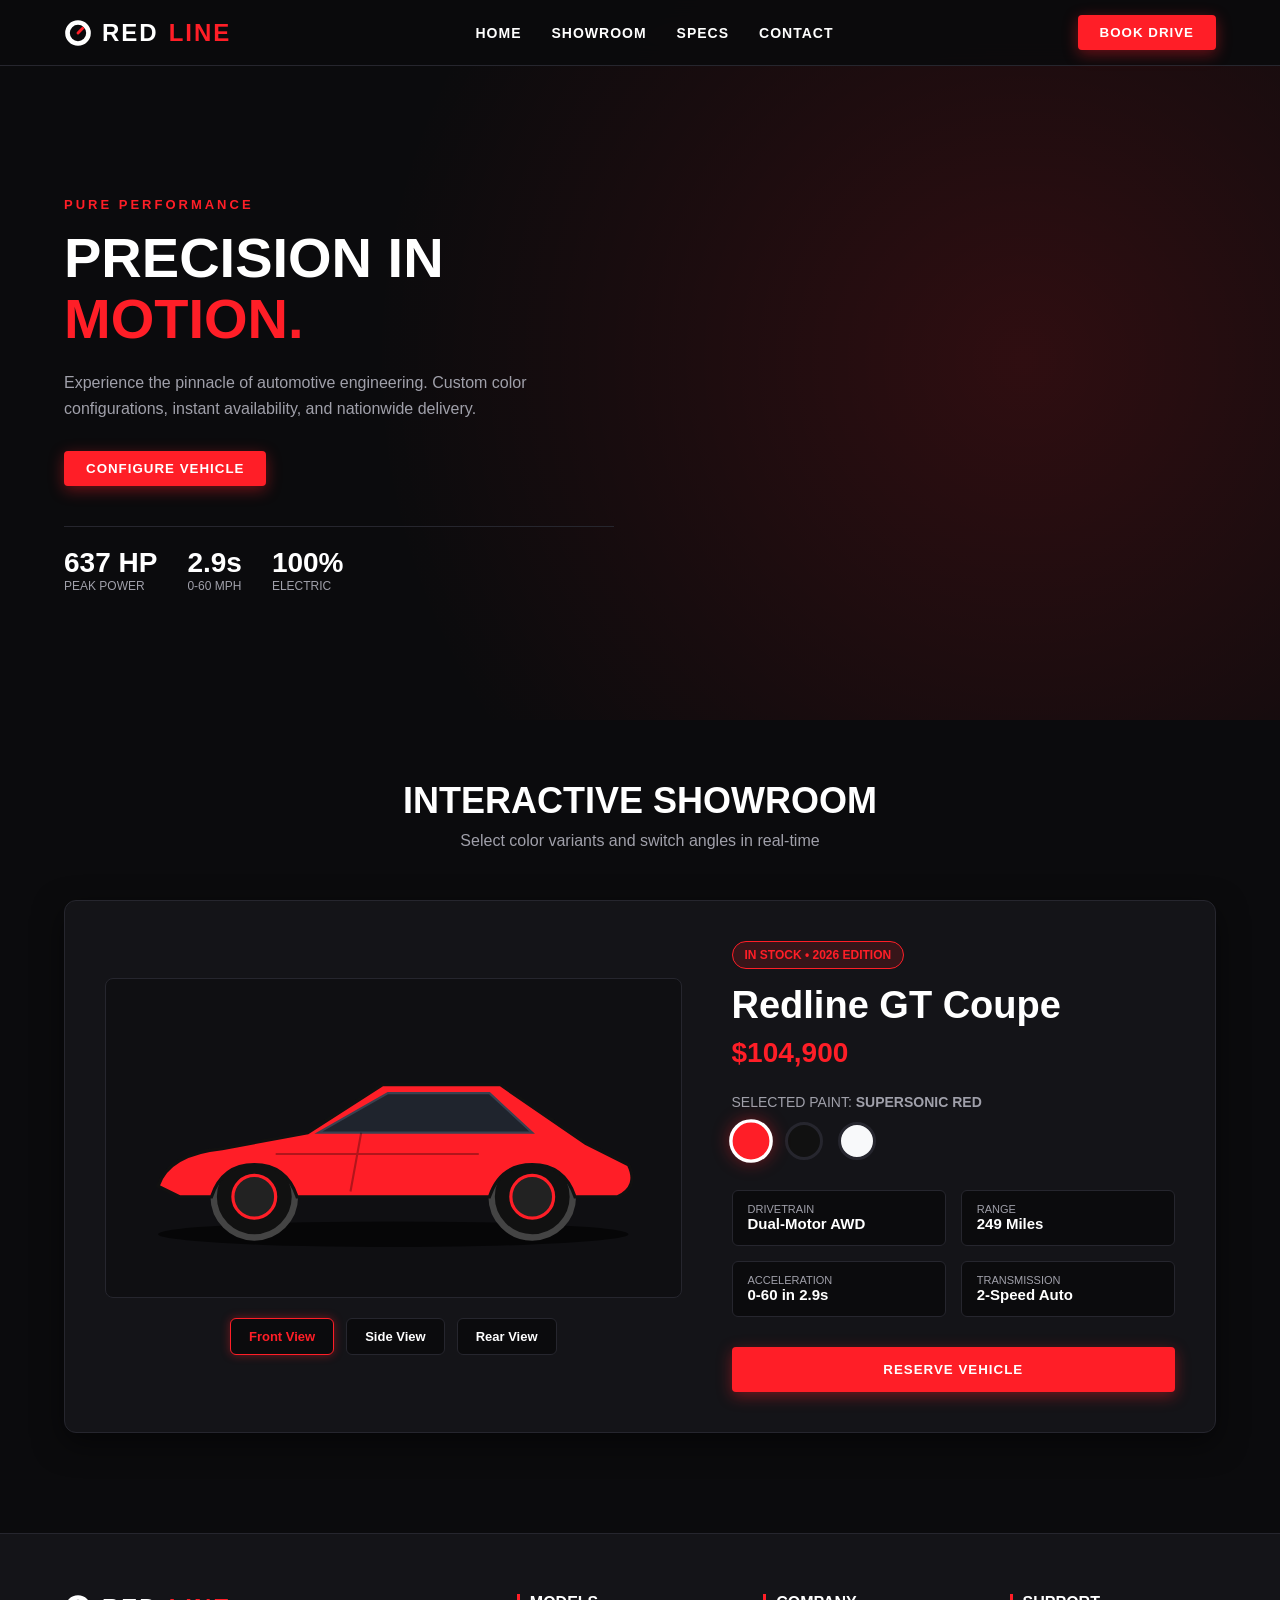
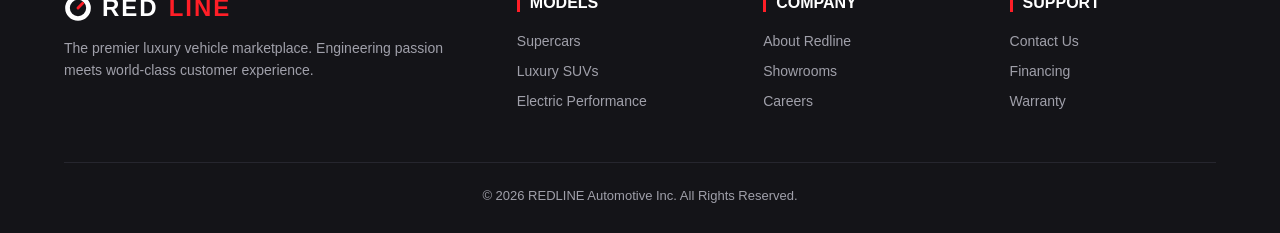
==== index.html @ b15f001c "creat a site" ====
<!DOCTYPE html>
<html lang="en">
<head>
  <meta charset="UTF-8">
  <meta name="viewport" content="width=device-width, initial-scale=1.0">
  <title>REDLINE | Exclusive Supercars</title>
  <link rel="stylesheet" href="index.css">
</head>
<body>

  <!-- HEADER -->
  <header>
    <a href="#" class="logo">
      <!-- Native SVG Speedometer Icon -->
      <svg class="logo-icon" viewBox="0 0 24 24" fill="none" stroke="currentColor" stroke-width="2">
        <path d="M12 2a10 10 0 1 0 10 10A10 10 0 0 0 12 2zm0 18a8 8 0 1 1 8-8 8 8 0 0 1-8 8z"/>
        <path d="M12 12l4-4" stroke="#ff1e27" stroke-width="2.5" stroke-linecap="round"/>
      </svg>
      RED<span>LINE</span>
    </a>

    <nav>
      <ul class="nav-links">
        <li><a href="#hero">Home</a></li>
        <li><a href="#showroom">Showroom</a></li>
        <li><a href="#specs">Specs</a></li>
        <li><a href="#contact">Contact</a></li>
      </ul>
    </nav>

    <div class="header-actions">
      <button class="btn-red" id="book-drive-btn">Book Drive</button>
    </div>
  </header>

  <!-- HERO SECTION -->
  <section class="hero" id="hero">
    <div class="hero-content">
      <span class="hero-tag">Pure Performance</span>
      <h1 class="hero-title">PRECISION IN <span>MOTION.</span></h1>
      <p class="hero-desc">
        Experience the pinnacle of automotive engineering. Custom color configurations, instant availability, and nationwide delivery.
      </p>
      <button class="btn-red" id="explore-btn">Configure Vehicle</button>

      <div class="hero-stats">
        <div class="stat-item">
          <h3>637 HP</h3>
          <p>Peak Power</p>
        </div>
        <div class="stat-item">
          <h3>2.9s</h3>
          <p>0-60 MPH</p>
        </div>
        <div class="stat-item">
          <h3>100%</h3>
          <p>Electric</p>
        </div>
      </div>
    </div>
  </section>

  <!-- INTERACTIVE SHOWROOM SECTION -->
  <section class="showroom-section" id="showroom">
    <h2 class="section-title">Interactive Showroom</h2>
    <p class="section-subtitle">Select color variants and switch angles in real-time</p>

    <div class="showroom-card">
      <!-- Left: Vehicle Display (Pure SVG Visualizer) -->
      <div class="vehicle-display">
        <div class="main-image-container" id="car-svg-container">
          <!-- Interactive SVG car render will be injected by script.js -->
        </div>

        <!-- Angle Buttons -->
        <div class="angle-thumbnails">
          <button class="thumb-btn active" data-angle="front">Front View</button>
          <button class="thumb-btn" data-angle="side">Side View</button>
          <button class="thumb-btn" data-angle="rear">Rear View</button>
        </div>
      </div>

      <!-- Right: Vehicle Details & Controls -->
      <div class="vehicle-details" id="specs">
        <span class="badge">In Stock • 2026 Edition</span>
        <h2>Redline GT Coupe</h2>
        <div class="price-tag">$104,900</div>

        <!-- Color Swatches -->
        <div class="color-section-title">
          Selected Paint: <strong id="color-name-display">Supersonic Red</strong>
        </div>
        <div class="color-swatches">
          <div class="color-dot active" data-color="red" data-hex="#ff1e27" data-name="Supersonic Red" style="background-color: #ff1e27;"></div>
          <div class="color-dot" data-color="black" data-hex="#111111" data-name="Mythos Black" style="background-color: #111111;"></div>
          <div class="color-dot" data-color="white" data-hex="#f8f9fa" data-name="Ibis White" style="background-color: #f8f9fa;"></div>
        </div>

        <!-- Specs Grid -->
        <div class="specs-grid">
          <div class="spec-box">
            <span>Drivetrain</span>
            <strong>Dual-Motor AWD</strong>
          </div>
          <div class="spec-box">
            <span>Range</span>
            <strong>249 Miles</strong>
          </div>
          <div class="spec-box">
            <span>Acceleration</span>
            <strong>0-60 in 2.9s</strong>
          </div>
          <div class="spec-box">
            <span>Transmission</span>
            <strong>2-Speed Auto</strong>
          </div>
        </div>

        <button class="btn-red" id="reserve-btn" style="width: 100%; padding: 15px;">
          Reserve Vehicle
        </button>
      </div>
    </div>
  </section>

  <!-- FOOTER -->
  <footer id="contact">
    <div class="footer-grid">
      <div class="footer-brand">
        <a href="#" class="logo">
          <svg class="logo-icon" viewBox="0 0 24 24" fill="none" stroke="currentColor" stroke-width="2">
            <path d="M12 2a10 10 0 1 0 10 10A10 10 0 0 0 12 2zm0 18a8 8 0 1 1 8-8 8 8 0 0 1-8 8z"/>
            <path d="M12 12l4-4" stroke="#ff1e27" stroke-width="2.5" stroke-linecap="round"/>
          </svg>
          RED<span>LINE</span>
        </a>
        <p>The premier luxury vehicle marketplace. Engineering passion meets world-class customer experience.</p>
      </div>

      <div class="footer-col">
        <h4>Models</h4>
        <ul>
          <li><a href="#">Supercars</a></li>
          <li><a href="#">Luxury SUVs</a></li>
          <li><a href="#">Electric Performance</a></li>
        </ul>
      </div>

      <div class="footer-col">
        <h4>Company</h4>
        <ul>
          <li><a href="#">About Redline</a></li>
          <li><a href="#">Showrooms</a></li>
          <li><a href="#">Careers</a></li>
        </ul>
      </div>

      <div class="footer-col">
        <h4>Support</h4>
        <ul>
          <li><a href="#">Contact Us</a></li>
          <li><a href="#">Financing</a></li>
          <li><a href="#">Warranty</a></li>
        </ul>
      </div>
    </div>

    <div class="footer-bottom">
      <p>&copy; 2026 REDLINE Automotive Inc. All Rights Reserved.</p>
    </div>
  </footer>

  <!-- Toast Notification -->
  <div class="toast" id="toast">Message Notification</div>

  <!-- External Script -->
  <script src="index.js"></script>
</body>
</html>
---- index.css ----
/* ==========================================================================
   1. BRAND COLORS & GLOBAL STYLES (Black, Red, White)
   ========================================================================== */
:root {
  --bg-black: #0b0b0d;
  --card-black: #141418;
  --card-hover: #1c1c22;
  --brand-red: #ff1e27;
  --brand-red-glow: rgba(255, 30, 39, 0.4);
  --text-white: #ffffff;
  --text-gray: #a0a0aa;
  --border-dark: #26262e;
  --transition-smooth: all 0.3s cubic-bezier(0.4, 0, 0.2, 1);
}

* {
  margin: 0;
  padding: 0;
  box-sizing: border-box;
  font-family: 'Segoe UI', Roboto, Helvetica, Arial, sans-serif;
}

body {
  background-color: var(--bg-black);
  color: var(--text-white);
  overflow-x: hidden;
}

/* Custom Scrollbar */
::-webkit-scrollbar { width: 8px; }
::-webkit-scrollbar-track { background: var(--bg-black); }
::-webkit-scrollbar-thumb { background: var(--brand-red); border-radius: 4px; }

/* Keyframes */
@keyframes fadeIn {
  from { opacity: 0; transform: translateY(20px); }
  to { opacity: 1; transform: translateY(0); }
}

@keyframes pulseGlow {
  0%, 100% { box-shadow: 0 0 15px var(--brand-red-glow); }
  50% { box-shadow: 0 0 30px var(--brand-red); }
}

/* ==========================================================================
   2. HEADER
   ========================================================================== */
header {
  position: fixed;
  top: 0;
  width: 100%;
  z-index: 1000;
  background: rgba(11, 11, 13, 0.9);
  backdrop-filter: blur(12px);
  border-bottom: 1px solid var(--border-dark);
  padding: 15px 5%;
  display: flex;
  justify-content: space-between;
  align-items: center;
  transition: var(--transition-smooth);
}

.logo {
  font-size: 24px;
  font-weight: 900;
  letter-spacing: 2px;
  color: var(--text-white);
  text-decoration: none;
  display: flex;
  align-items: center;
  gap: 10px;
}

.logo-icon {
  width: 28px;
  height: 28px;
  stroke: var(--text-white);
}

.logo span {
  color: var(--brand-red);
}

.nav-links {
  display: flex;
  list-style: none;
  gap: 30px;
}

.nav-links a {
  color: var(--text-white);
  text-decoration: none;
  font-weight: 600;
  font-size: 14px;
  text-transform: uppercase;
  letter-spacing: 1px;
  position: relative;
  padding: 5px 0;
  transition: var(--transition-smooth);
}

.nav-links a::after {
  content: '';
  position: absolute;
  bottom: 0;
  left: 0;
  width: 0%;
  height: 2px;
  background: var(--brand-red);
  transition: var(--transition-smooth);
}

.nav-links a:hover {
  color: var(--brand-red);
}

.nav-links a:hover::after {
  width: 100%;
}

.btn-red {
  background: var(--brand-red);
  color: var(--text-white);
  padding: 10px 22px;
  border: none;
  border-radius: 4px;
  font-weight: 700;
  cursor: pointer;
  text-transform: uppercase;
  letter-spacing: 1px;
  transition: var(--transition-smooth);
  box-shadow: 0 4px 15px var(--brand-red-glow);
}

.btn-red:hover {
  background: #e00010;
  transform: translateY(-2px);
  box-shadow: 0 6px 20px var(--brand-red);
}

/* ==========================================================================
   3. HERO SECTION
   ========================================================================== */
.hero {
  min-height: 80vh;
  padding: 130px 5% 60px;
  display: flex;
  align-items: center;
  justify-content: space-between;
  background: radial-gradient(circle at 80% 50%, rgba(255, 30, 39, 0.15) 0%, transparent 60%);
  animation: fadeIn 1s ease-out;
}

.hero-content {
  max-width: 550px;
}

.hero-tag {
  color: var(--brand-red);
  font-weight: 700;
  text-transform: uppercase;
  letter-spacing: 3px;
  font-size: 13px;
  margin-bottom: 15px;
  display: block;
}

.hero-title {
  font-size: 56px;
  font-weight: 900;
  line-height: 1.1;
  margin-bottom: 20px;
}

.hero-title span {
  color: var(--brand-red);
}

.hero-desc {
  color: var(--text-gray);
  font-size: 16px;
  line-height: 1.6;
  margin-bottom: 30px;
}

.hero-stats {
  display: flex;
  gap: 30px;
  margin-top: 40px;
  border-top: 1px solid var(--border-dark);
  padding-top: 20px;
}

.stat-item h3 {
  font-size: 28px;
  color: var(--text-white);
}

.stat-item p {
  color: var(--text-gray);
  font-size: 12px;
  text-transform: uppercase;
}

/* ==========================================================================
   4. SHOWROOM SECTION
   ========================================================================== */
.showroom-section {
  padding: 60px 5% 100px;
}

.section-title {
  text-align: center;
  font-size: 36px;
  font-weight: 800;
  margin-bottom: 10px;
  text-transform: uppercase;
}

.section-subtitle {
  text-align: center;
  color: var(--text-gray);
  margin-bottom: 50px;
}

.showroom-card {
  background: var(--card-black);
  border: 1px solid var(--border-dark);
  border-radius: 12px;
  padding: 40px;
  display: flex;
  gap: 50px;
  align-items: center;
  box-shadow: 0 10px 30px rgba(0,0,0,0.5);
}

.vehicle-display {
  flex: 1.3;
  display: flex;
  flex-direction: column;
  align-items: center;
}

.main-image-container {
  width: 100%;
  height: 320px;
  display: flex;
  align-items: center;
  justify-content: center;
  background: #0f0f12;
  border-radius: 8px;
  border: 1px solid var(--border-dark);
  padding: 20px;
}

.main-image-container svg {
  width: 100%;
  height: 100%;
  transition: all 0.4s ease;
}

.angle-thumbnails {
  display: flex;
  gap: 12px;
  margin-top: 20px;
}

.thumb-btn {
  background: var(--bg-black);
  color: var(--text-white);
  border: 1px solid var(--border-dark);
  border-radius: 6px;
  padding: 10px 18px;
  font-size: 13px;
  font-weight: 600;
  cursor: pointer;
  transition: var(--transition-smooth);
}

.thumb-btn.active, .thumb-btn:hover {
  border-color: var(--brand-red);
  color: var(--brand-red);
  box-shadow: 0 0 10px var(--brand-red-glow);
}

.vehicle-details {
  flex: 1;
}

.badge {
  background: rgba(255, 30, 39, 0.15);
  color: var(--brand-red);
  padding: 6px 12px;
  border-radius: 20px;
  font-size: 12px;
  font-weight: 700;
  text-transform: uppercase;
  display: inline-block;
  margin-bottom: 15px;
  border: 1px solid var(--brand-red);
}

.vehicle-details h2 {
  font-size: 38px;
  font-weight: 800;
  margin-bottom: 10px;
}

.price-tag {
  font-size: 28px;
  color: var(--brand-red);
  font-weight: 800;
  margin-bottom: 25px;
}

.color-section-title {
  font-size: 14px;
  text-transform: uppercase;
  color: var(--text-gray);
  margin-bottom: 12px;
}

.color-swatches {
  display: flex;
  gap: 15px;
  margin-bottom: 30px;
}

.color-dot {
  width: 38px;
  height: 38px;
  border-radius: 50%;
  cursor: pointer;
  border: 3px solid var(--border-dark);
  transition: var(--transition-smooth);
}

.color-dot.active {
  border-color: var(--text-white);
  transform: scale(1.15);
  box-shadow: 0 0 15px var(--brand-red-glow);
}

.specs-grid {
  display: grid;
  grid-template-columns: repeat(2, 1fr);
  gap: 15px;
  margin-bottom: 30px;
}

.spec-box {
  background: var(--bg-black);
  padding: 12px 15px;
  border-radius: 6px;
  border: 1px solid var(--border-dark);
}

.spec-box span {
  display: block;
  color: var(--text-gray);
  font-size: 11px;
  text-transform: uppercase;
}

.spec-box strong {
  font-size: 15px;
  color: var(--text-white);
}

/* ==========================================================================
   5. FOOTER & TOAST
   ========================================================================== */
footer {
  background: var(--card-black);
  border-top: 1px solid var(--border-dark);
  padding: 60px 5% 30px;
}

.footer-grid {
  display: grid;
  grid-template-columns: 2fr repeat(3, 1fr);
  gap: 40px;
  margin-bottom: 40px;
}

.footer-brand p {
  color: var(--text-gray);
  font-size: 14px;
  margin-top: 15px;
  line-height: 1.6;
}

.footer-col h4 {
  color: var(--text-white);
  font-size: 16px;
  margin-bottom: 20px;
  text-transform: uppercase;
  border-left: 3px solid var(--brand-red);
  padding-left: 10px;
}

.footer-col ul {
  list-style: none;
}

.footer-col ul li {
  margin-bottom: 12px;
}

.footer-col ul li a {
  color: var(--text-gray);
  text-decoration: none;
  font-size: 14px;
  transition: var(--transition-smooth);
}

.footer-col ul li a:hover {
  color: var(--brand-red);
  padding-left: 5px;
}

.footer-bottom {
  border-top: 1px solid var(--border-dark);
  padding-top: 25px;
  text-align: center;
  color: var(--text-gray);
  font-size: 13px;
}

.toast {
  position: fixed;
  bottom: 30px;
  right: 30px;
  background: var(--brand-red);
  color: var(--text-white);
  padding: 15px 25px;
  border-radius: 6px;
  font-weight: 700;
  box-shadow: 0 5px 20px rgba(0,0,0,0.5);
  transform: translateY(100px);
  opacity: 0;
  transition: var(--transition-smooth);
  z-index: 2000;
}

.toast.show {
  transform: translateY(0);
  opacity: 1;
}

@media (max-width: 992px) {
  .hero { flex-direction: column; text-align: center; }
  .showroom-card { flex-direction: column; }
  .footer-grid { grid-template-columns: 1fr 1fr; }
  .nav-links { display: none; }
}
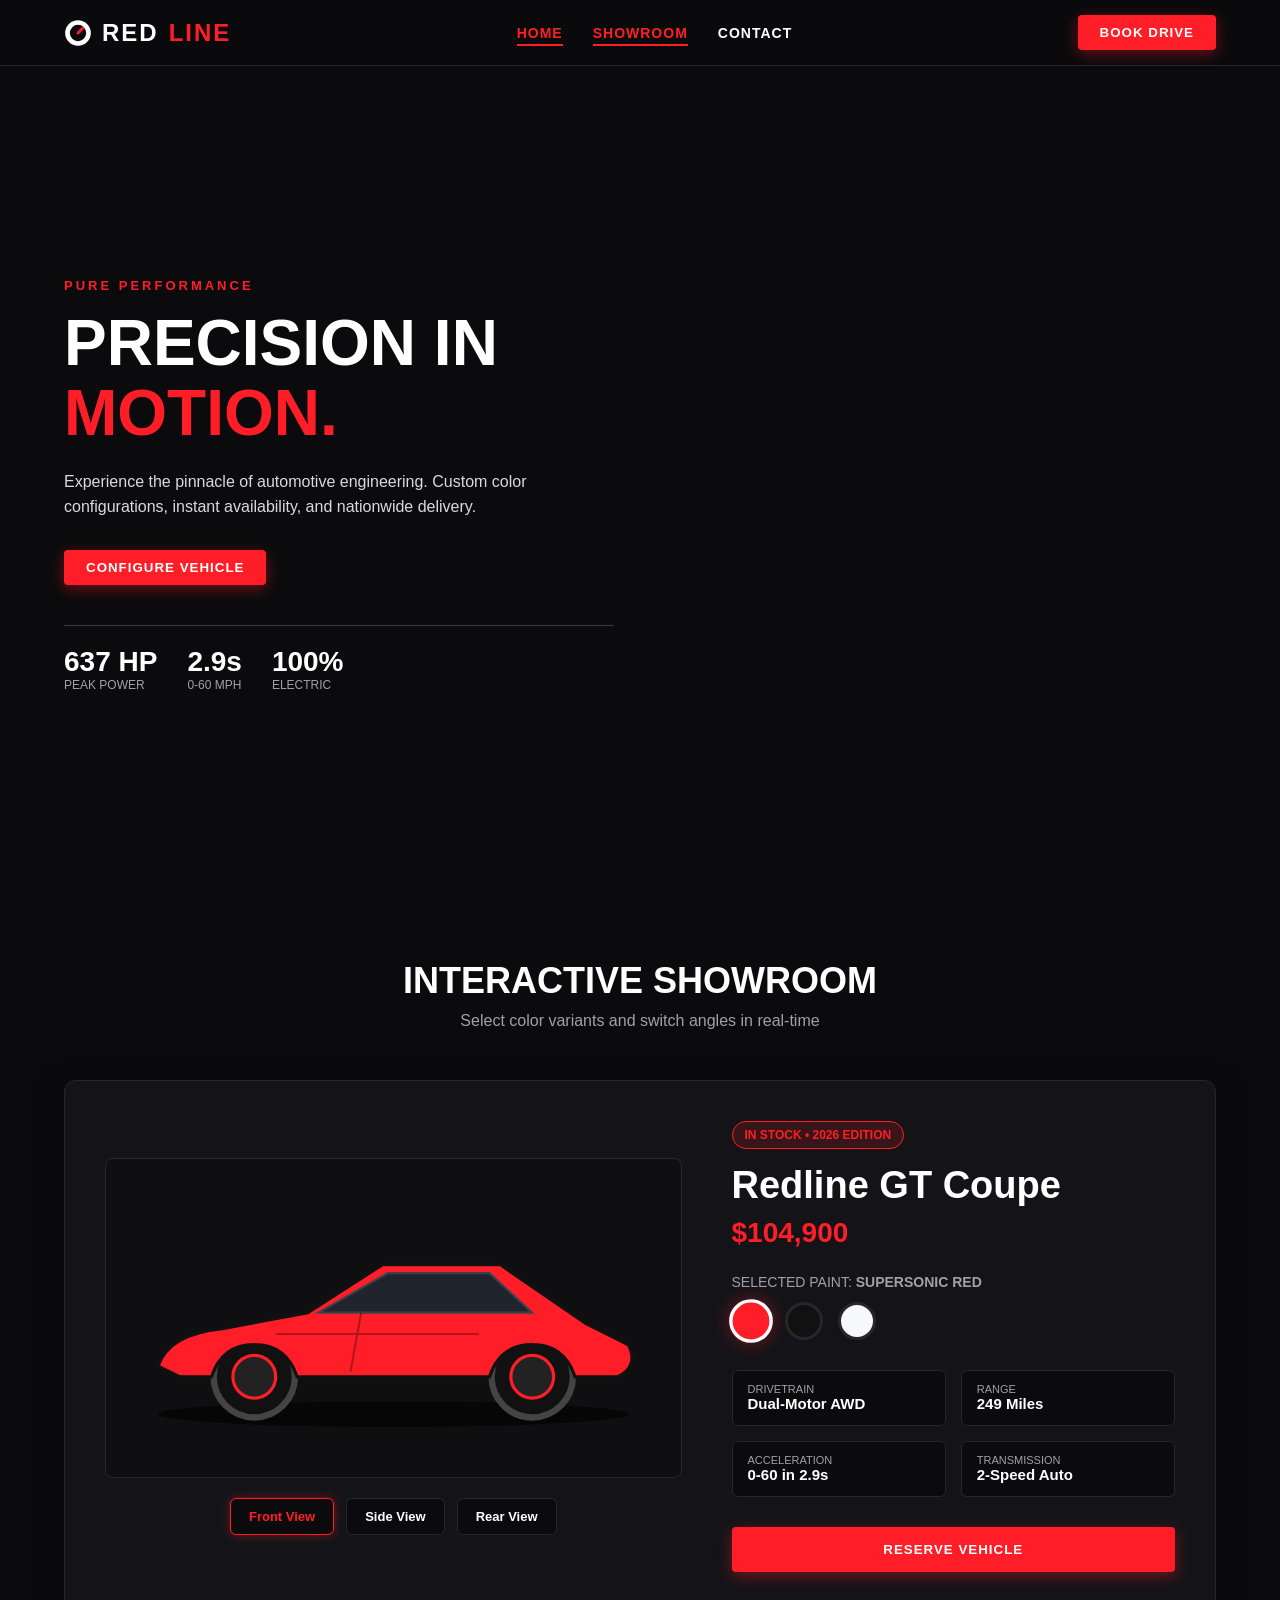
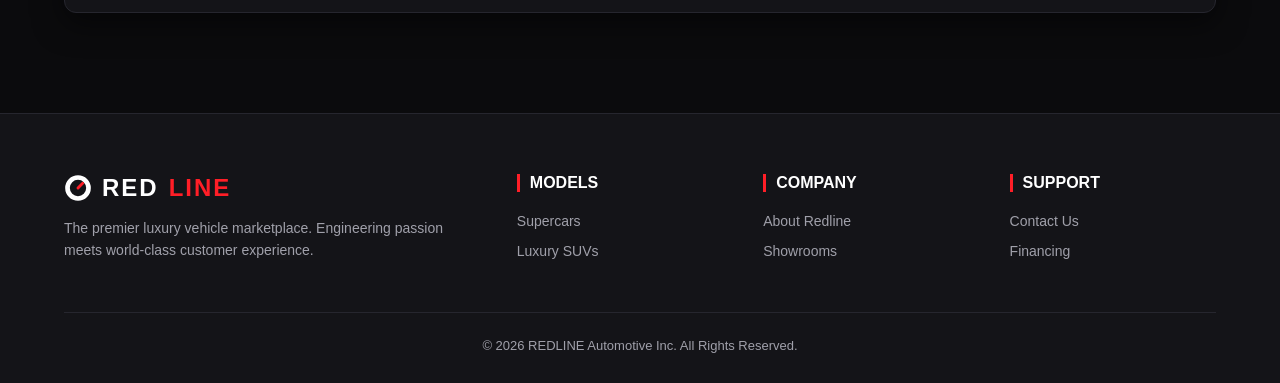
==== commit 71195930: "fi" ====
--- a/index.html
+++ b/index.html
@@ -8,33 +8,20 @@
 </head>
 <body>
 
-  <!-- HEADER -->
-  <header>
-    <a href="#" class="logo">
-      <!-- Native SVG Speedometer Icon -->
-      <svg class="logo-icon" viewBox="0 0 24 24" fill="none" stroke="currentColor" stroke-width="2">
-        <path d="M12 2a10 10 0 1 0 10 10A10 10 0 0 0 12 2zm0 18a8 8 0 1 1 8-8 8 8 0 0 1-8 8z"/>
-        <path d="M12 12l4-4" stroke="#ff1e27" stroke-width="2.5" stroke-linecap="round"/>
-      </svg>
-      RED<span>LINE</span>
-    </a>
+  <!-- This dynamically loads your Header from index.js -->
+  <site-header></site-header>
 
-    <nav>
-      <ul class="nav-links">
-        <li><a href="#hero">Home</a></li>
-        <li><a href="#showroom">Showroom</a></li>
-        <li><a href="#specs">Specs</a></li>
-        <li><a href="#contact">Contact</a></li>
-      </ul>
-    </nav>
+  <!-- HERO SECTION WITH VIDEO BACKGROUND -->
+  <section class="hero" id="hero">
+    
+    <!-- Background Video -->
+    <video autoplay loop muted playsinline class="hero-video">
+      <source src="videos/index-hero.mp4" type="video/mp4">
+    </video>
 
-    <div class="header-actions">
-      <button class="btn-red" id="book-drive-btn">Book Drive</button>
-    </div>
-  </header>
+    <!-- Dark Overlay to make text readable -->
+    <div class="hero-overlay"></div>
 
-  <!-- HERO SECTION -->
-  <section class="hero" id="hero">
     <div class="hero-content">
       <span class="hero-tag">Pure Performance</span>
       <h1 class="hero-title">PRECISION IN <span>MOTION.</span></h1>
@@ -69,7 +56,7 @@
       <!-- Left: Vehicle Display (Pure SVG Visualizer) -->
       <div class="vehicle-display">
         <div class="main-image-container" id="car-svg-container">
-          <!-- Interactive SVG car render will be injected by script.js -->
+          <!-- Interactive SVG car render will be injected by index.js -->
         </div>
 
         <!-- Angle Buttons -->
@@ -123,57 +110,13 @@
     </div>
   </section>
 
-  <!-- FOOTER -->
-  <footer id="contact">
-    <div class="footer-grid">
-      <div class="footer-brand">
-        <a href="#" class="logo">
-          <svg class="logo-icon" viewBox="0 0 24 24" fill="none" stroke="currentColor" stroke-width="2">
-            <path d="M12 2a10 10 0 1 0 10 10A10 10 0 0 0 12 2zm0 18a8 8 0 1 1 8-8 8 8 0 0 1-8 8z"/>
-            <path d="M12 12l4-4" stroke="#ff1e27" stroke-width="2.5" stroke-linecap="round"/>
-          </svg>
-          RED<span>LINE</span>
-        </a>
-        <p>The premier luxury vehicle marketplace. Engineering passion meets world-class customer experience.</p>
-      </div>
-
-      <div class="footer-col">
-        <h4>Models</h4>
-        <ul>
-          <li><a href="#">Supercars</a></li>
-          <li><a href="#">Luxury SUVs</a></li>
-          <li><a href="#">Electric Performance</a></li>
-        </ul>
-      </div>
-
-      <div class="footer-col">
-        <h4>Company</h4>
-        <ul>
-          <li><a href="#">About Redline</a></li>
-          <li><a href="#">Showrooms</a></li>
-          <li><a href="#">Careers</a></li>
-        </ul>
-      </div>
-
-      <div class="footer-col">
-        <h4>Support</h4>
-        <ul>
-          <li><a href="#">Contact Us</a></li>
-          <li><a href="#">Financing</a></li>
-          <li><a href="#">Warranty</a></li>
-        </ul>
-      </div>
-    </div>
-
-    <div class="footer-bottom">
-      <p>&copy; 2026 REDLINE Automotive Inc. All Rights Reserved.</p>
-    </div>
-  </footer>
+  <!-- This dynamically loads your Footer from index.js -->
+  <site-footer></site-footer>
 
   <!-- Toast Notification -->
   <div class="toast" id="toast">Message Notification</div>
 
-  <!-- External Script -->
+  <!-- Single JavaScript File -->
   <script src="index.js"></script>
 </body>
 </html>
--- a/index.css
+++ b/index.css
@@ -4,7 +4,6 @@
 :root {
   --bg-black: #0b0b0d;
   --card-black: #141418;
-  --card-hover: #1c1c22;
   --brand-red: #ff1e27;
   --brand-red-glow: rgba(255, 30, 39, 0.4);
   --text-white: #ffffff;
@@ -26,24 +25,17 @@
   overflow-x: hidden;
 }
 
-/* Custom Scrollbar */
 ::-webkit-scrollbar { width: 8px; }
 ::-webkit-scrollbar-track { background: var(--bg-black); }
 ::-webkit-scrollbar-thumb { background: var(--brand-red); border-radius: 4px; }
 
-/* Keyframes */
 @keyframes fadeIn {
   from { opacity: 0; transform: translateY(20px); }
   to { opacity: 1; transform: translateY(0); }
 }
 
-@keyframes pulseGlow {
-  0%, 100% { box-shadow: 0 0 15px var(--brand-red-glow); }
-  50% { box-shadow: 0 0 30px var(--brand-red); }
-}
-
 /* ==========================================================================
-   2. HEADER
+   2. HEADER & NAVIGATION
    ========================================================================== */
 header {
   position: fixed;
@@ -57,7 +49,6 @@
   display: flex;
   justify-content: space-between;
   align-items: center;
-  transition: var(--transition-smooth);
 }
 
 .logo {
@@ -110,11 +101,14 @@
   transition: var(--transition-smooth);
 }
 
-.nav-links a:hover {
-  color: var(--brand-red);
-}
-
-.nav-links a:hover::after {
+/* Active Nav Link Styling */
+.nav-links a:hover, 
+.nav-links a.active {
+  color: var(--brand-red);
+}
+
+.nav-links a:hover::after, 
+.nav-links a.active::after {
   width: 100%;
 }
 
@@ -139,20 +133,43 @@
 }
 
 /* ==========================================================================
-   3. HERO SECTION
+   3. HERO SECTION (WITH VIDEO)
    ========================================================================== */
 .hero {
-  min-height: 80vh;
+  position: relative;
+  min-height: 100vh;
   padding: 130px 5% 60px;
   display: flex;
   align-items: center;
   justify-content: space-between;
-  background: radial-gradient(circle at 80% 50%, rgba(255, 30, 39, 0.15) 0%, transparent 60%);
-  animation: fadeIn 1s ease-out;
+  overflow: hidden; 
+}
+
+.hero-video {
+  position: absolute;
+  top: 0;
+  left: 0;
+  width: 100%;
+  height: 100%;
+  object-fit: cover; 
+  z-index: 0;
+}
+
+.hero-overlay {
+  position: absolute;
+  top: 0;
+  left: 0;
+  width: 100%;
+  height: 100%;
+  background: linear-gradient(90deg, rgba(11, 11, 13, 0.9) 0%, rgba(11, 11, 13, 0.4) 100%);
+  z-index: 1;
 }
 
 .hero-content {
+  position: relative; 
+  z-index: 2;
   max-width: 550px;
+  animation: fadeIn 1.5s ease-out;
 }
 
 .hero-tag {
@@ -166,7 +183,7 @@
 }
 
 .hero-title {
-  font-size: 56px;
+  font-size: 64px; 
   font-weight: 900;
   line-height: 1.1;
   margin-bottom: 20px;
@@ -177,7 +194,7 @@
 }
 
 .hero-desc {
-  color: var(--text-gray);
+  color: rgba(255, 255, 255, 0.85); 
   font-size: 16px;
   line-height: 1.6;
   margin-bottom: 30px;
@@ -187,7 +204,7 @@
   display: flex;
   gap: 30px;
   margin-top: 40px;
-  border-top: 1px solid var(--border-dark);
+  border-top: 1px solid rgba(255, 255, 255, 0.2); 
   padding-top: 20px;
 }
 
@@ -207,6 +224,9 @@
    ========================================================================== */
 .showroom-section {
   padding: 60px 5% 100px;
+  position: relative;
+  z-index: 5;
+  background-color: var(--bg-black);
 }
 
 .section-title {
@@ -448,9 +468,100 @@
   opacity: 1;
 }
 
+/* ==========================================================================
+   6. CONTACT PAGE SPECIFIC STYLES
+   ========================================================================== */
+.contact-hero {
+  min-height: 50vh;
+  display: flex;
+  justify-content: center;
+  align-items: center;
+}
+
+.contact-section {
+  padding: 80px 5% 100px;
+  background-color: var(--bg-black);
+}
+
+.contact-grid {
+  display: grid;
+  grid-template-columns: 1fr 1fr;
+  gap: 50px;
+  background: var(--card-black);
+  padding: 50px;
+  border-radius: 12px;
+  border: 1px solid var(--border-dark);
+  box-shadow: 0 10px 30px rgba(0,0,0,0.5);
+  max-width: 1200px;
+  margin: 0 auto;
+}
+
+.contact-info h3, .contact-form-wrapper h3 {
+  font-size: 28px;
+  margin-bottom: 15px;
+  color: var(--text-white);
+}
+
+.info-item {
+  margin-bottom: 25px;
+}
+
+.info-item strong {
+  display: block;
+  font-size: 16px;
+  margin-bottom: 5px;
+  color: var(--text-white);
+}
+
+.info-item p {
+  color: var(--text-gray);
+  line-height: 1.5;
+  font-size: 14px;
+  margin-left: 24px;
+}
+
+.form-group {
+  margin-bottom: 20px;
+}
+
+.form-control {
+  width: 100%;
+  padding: 15px;
+  background: var(--bg-black);
+  border: 1px solid var(--border-dark);
+  color: var(--text-white);
+  border-radius: 6px;
+  font-size: 15px;
+  transition: var(--transition-smooth);
+}
+
+.form-control::placeholder {
+  color: #555;
+}
+
+.form-control:focus {
+  border-color: var(--brand-red);
+  outline: none;
+  box-shadow: 0 0 10px var(--brand-red-glow);
+}
+
+textarea.form-control {
+  resize: vertical;
+  min-height: 140px;
+}
+
+/* Responsive Styles */
 @media (max-width: 992px) {
   .hero { flex-direction: column; text-align: center; }
+  .hero-overlay { background: rgba(11, 11, 13, 0.7); }
   .showroom-card { flex-direction: column; }
   .footer-grid { grid-template-columns: 1fr 1fr; }
   .nav-links { display: none; }
+}
+
+@media (max-width: 768px) {
+  .contact-grid {
+    grid-template-columns: 1fr;
+    padding: 30px 20px;
+  }
 }
